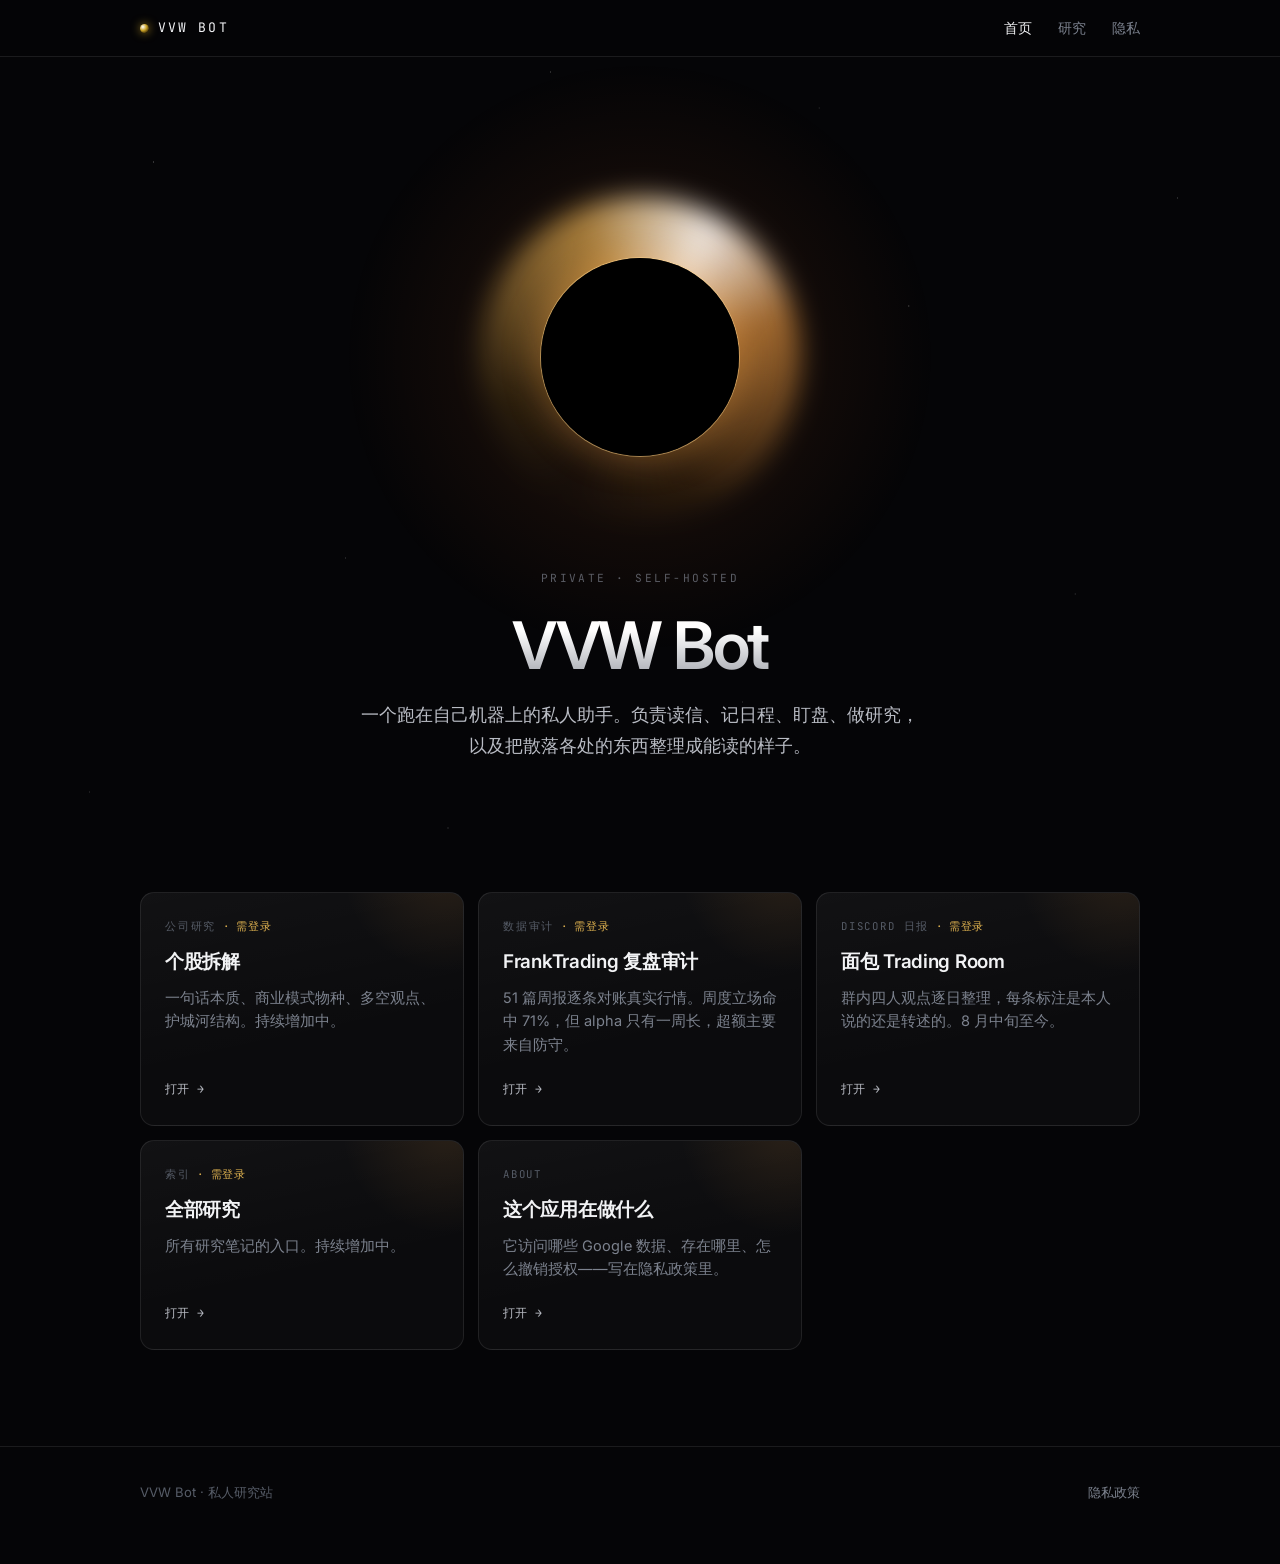
==== public/index.html @ cc50f0c8 "Initial commit: vvwbot.com site source" ====
<!doctype html>
<html lang="zh-CN">
<head>
<meta charset="utf-8">
<meta name="viewport" content="width=device-width, initial-scale=1">
<meta name="description" content="VVW Bot — a private, self-hosted personal assistant.">
<title>VVW Bot</title>
<link rel="preconnect" href="https://fonts.googleapis.com">
<link rel="preconnect" href="https://fonts.gstatic.com" crossorigin>
<link rel="stylesheet" href="https://fonts.googleapis.com/css2?family=Inter:wght@400;500;600&family=JetBrains+Mono:wght@400;500&display=swap">
<link rel="stylesheet" href="/assets/site.css">
</head>
<body>
<div class="stars"></div>
<div class="shell">

<header class="topbar">
  <div class="wrap">
    <a class="brand" href="/"><span class="dot"></span>VVW Bot</a>
    <nav>
      <a href="/" aria-current="page">首页</a>
      <a href="/research/">研究</a>
      <a href="/privacy">隐私</a>
    </nav>
  </div>
</header>

<main>
  <section class="hero">
    <div class="wrap">
      <div class="singularity"><span class="halo-glow"></span></div>
      <div class="eyebrow">Private · Self-hosted</div>
      <h1>VVW Bot</h1>
      <p class="lede">一个跑在自己机器上的私人助手。负责读信、记日程、盯盘、做研究，
      以及把散落各处的东西整理成能读的样子。</p>
    </div>
  </section>

  <section class="wrap">
    <div class="deck">
      <a class="tile locked" href="/research/companies/">
        <span class="k">公司研究</span>
        <h3>个股拆解</h3>
        <p>一句话本质、商业模式物种、多空观点、护城河结构。持续增加中。</p>
        <span class="go">打开 →</span>
      </a>

      <a class="tile locked" href="/research/frank">
        <span class="k">数据审计</span>
        <h3>FrankTrading 复盘审计</h3>
        <p>51 篇周报逐条对账真实行情。周度立场命中 71%，但 alpha 只有一周长，超额主要来自防守。</p>
        <span class="go">打开 →</span>
      </a>

      <a class="tile locked" href="/research/tradingroom/">
        <span class="k">Discord 日报</span>
        <h3>面包 Trading Room</h3>
        <p>群内四人观点逐日整理，每条标注是本人说的还是转述的。8 月中旬至今。</p>
        <span class="go">打开 →</span>
      </a>

      <a class="tile locked" href="/research/">
        <span class="k">索引</span>
        <h3>全部研究</h3>
        <p>所有研究笔记的入口。持续增加中。</p>
        <span class="go">打开 →</span>
      </a>

      <a class="tile" href="/privacy">
        <span class="k">About</span>
        <h3>这个应用在做什么</h3>
        <p>它访问哪些 Google 数据、存在哪里、怎么撤销授权——写在隐私政策里。</p>
        <span class="go">打开 →</span>
      </a>
    </div>
  </section>
</main>

<footer class="site">
  <div class="wrap">
    <span>VVW Bot · 私人研究站</span>
    <span class="sp"><a href="/privacy">隐私政策</a></span>
  </div>
</footer>

</div>
</body>
</html>
---- assets/site.css ----
/* VVW Bot — deep space theme */

:root {
  color-scheme: dark;
  --void: #050507;
  --void-2: #0b0b10;
  --panel: rgba(255, 255, 255, 0.028);
  --panel-hi: rgba(255, 255, 255, 0.055);
  --hair: rgba(255, 255, 255, 0.09);
  --hair-2: rgba(255, 255, 255, 0.16);
  --ink: #f2f3f5;
  --ink-2: #b9bcc4;
  --muted: #7c828e;
  --faint: #565c67;
  --halo: #c9a227;
  --halo-2: #ff8a3d;
  --cool: #6ea8ff;
  --ok: #5fd39a;
  --miss: #ff7b6b;
  --warn: #e0b350;
  --sans: "Inter", -apple-system, BlinkMacSystemFont, "Segoe UI", system-ui,
    "PingFang SC", "Hiragino Sans GB", "Microsoft YaHei", sans-serif;
  --mono: "JetBrains Mono", ui-monospace, SFMono-Regular, Menlo, monospace;
}

* { box-sizing: border-box; }

html { -webkit-text-size-adjust: 100%; }

body {
  margin: 0;
  background: var(--void);
  color: var(--ink);
  font-family: var(--sans);
  font-size: 16px;
  line-height: 1.75;
  -webkit-font-smoothing: antialiased;
  overflow-x: hidden;
}

/* ---------- starfield ---------- */

.stars {
  position: fixed;
  inset: 0;
  z-index: 0;
  pointer-events: none;
  background-image:
    radial-gradient(1px 1px at 12% 18%, rgba(255,255,255,.55), transparent),
    radial-gradient(1px 1px at 27% 62%, rgba(255,255,255,.35), transparent),
    radial-gradient(1px 1px at 43% 8%,  rgba(255,255,255,.45), transparent),
    radial-gradient(1px 1px at 58% 78%, rgba(255,255,255,.30), transparent),
    radial-gradient(1px 1px at 71% 34%, rgba(255,255,255,.50), transparent),
    radial-gradient(1px 1px at 84% 66%, rgba(255,255,255,.32), transparent),
    radial-gradient(1px 1px at 92% 22%, rgba(255,255,255,.42), transparent),
    radial-gradient(1px 1px at 7% 88%,  rgba(255,255,255,.28), transparent),
    radial-gradient(1px 1px at 35% 92%, rgba(255,255,255,.36), transparent),
    radial-gradient(1px 1px at 64% 12%, rgba(255,255,255,.26), transparent);
  opacity: .7;
}

/* ---------- shell ---------- */

.shell { position: relative; z-index: 1; }

.wrap {
  max-width: 1080px;
  margin: 0 auto;
  padding-inline: clamp(18px, 5vw, 40px);
}

.col { max-width: 72ch; }

/* ---------- top bar ---------- */

.topbar {
  position: sticky;
  top: 0;
  z-index: 20;
  backdrop-filter: blur(14px);
  background: rgba(5, 5, 7, 0.72);
  border-bottom: 1px solid var(--hair);
}
.topbar .wrap {
  display: flex;
  align-items: center;
  gap: 18px;
  height: 56px;
}
.brand {
  display: inline-flex;
  align-items: center;
  gap: 9px;
  font-family: var(--mono);
  font-size: .82rem;
  letter-spacing: .16em;
  text-transform: uppercase;
  color: var(--ink);
  text-decoration: none;
  white-space: nowrap;
}
.brand .dot {
  width: 9px; height: 9px; border-radius: 50%;
  background: radial-gradient(circle at 32% 32%, #fff, var(--halo) 42%, #3b2a05 78%, #000 100%);
  box-shadow: 0 0 10px rgba(201,162,39,.75);
  flex: none;
}
.topbar nav {
  margin-left: auto;
  display: flex;
  gap: clamp(12px, 3vw, 26px);
  font-size: .87rem;
  min-width: 0;
}
.topbar nav a { color: var(--muted); text-decoration: none; white-space: nowrap; }
.topbar nav a:hover, .topbar nav a[aria-current] { color: var(--ink); }

/* ---------- hero ---------- */

.hero {
  position: relative;
  padding-block: clamp(64px, 13vw, 140px) clamp(48px, 9vw, 96px);
  text-align: center;
  overflow: hidden;
}

.singularity {
  position: relative;
  width: min(320px, 62vw);
  aspect-ratio: 1;
  margin: 0 auto clamp(28px, 5vw, 52px);
  max-width: 100%;
}
.singularity::before {
  /* accretion disk */
  content: "";
  position: absolute;
  inset: 0;
  border-radius: 50%;
  background: conic-gradient(
    from 210deg,
    rgba(255,138,61,0) 0deg,
    rgba(201,162,39,.10) 42deg,
    rgba(255,196,92,.62) 128deg,
    rgba(255,255,255,.92) 178deg,
    rgba(255,168,74,.58) 224deg,
    rgba(140,90,20,.14) 308deg,
    rgba(255,138,61,0) 360deg
  );
  filter: blur(13px);
  animation: spin 34s linear infinite;
}
.singularity::after {
  /* event horizon */
  content: "";
  position: absolute;
  inset: 19%;
  border-radius: 50%;
  background: #000;
  box-shadow:
    0 0 0 1px rgba(255, 214, 140, .5),
    0 0 34px 6px rgba(255, 168, 74, .30),
    inset 0 0 42px 8px rgba(0, 0, 0, 1);
}
.halo-glow {
  position: absolute;
  inset: -46%;
  border-radius: 50%;
  background: radial-gradient(circle, rgba(255,160,60,.15), rgba(255,120,40,.05) 42%, transparent 68%);
  pointer-events: none;
}

@keyframes spin { to { transform: rotate(360deg); } }
@media (prefers-reduced-motion: reduce) {
  .singularity::before { animation: none; }
}

.eyebrow {
  font-family: var(--mono);
  font-size: .7rem;
  letter-spacing: .22em;
  text-transform: uppercase;
  color: var(--faint);
}
.hero h1 {
  font-size: clamp(2.3rem, 7vw, 4.1rem);
  font-weight: 600;
  letter-spacing: -.035em;
  line-height: 1.04;
  margin: .34em 0 .3em;
  background: linear-gradient(180deg, #fff 28%, #8d9099 118%);
  -webkit-background-clip: text;
  background-clip: text;
  color: transparent;
  text-wrap: balance;
}
.hero .lede {
  color: var(--ink-2);
  font-size: clamp(1rem, 2.1vw, 1.13rem);
  max-width: 52ch;
  margin: 0 auto;
  text-wrap: pretty;
}

/* ---------- nav cards ---------- */

.deck {
  display: grid;
  grid-template-columns: repeat(auto-fit, minmax(250px, 1fr));
  gap: 14px;
  padding-block: clamp(18px, 4vw, 34px) clamp(52px, 9vw, 96px);
}

.tile {
  position: relative;
  display: flex;
  flex-direction: column;
  gap: 9px;
  padding: 24px 24px 26px;
  border: 1px solid var(--hair);
  border-radius: 14px;
  background: linear-gradient(168deg, var(--panel-hi), var(--panel) 62%);
  text-decoration: none;
  color: inherit;
  overflow: hidden;
  transition: border-color .2s ease, transform .2s ease, background .2s ease;
}
.tile:hover {
  border-color: var(--hair-2);
  transform: translateY(-2px);
  background: linear-gradient(168deg, rgba(255,255,255,.075), var(--panel) 62%);
}
.tile::after {
  content: "";
  position: absolute;
  top: -60%; right: -30%;
  width: 70%; aspect-ratio: 1;
  border-radius: 50%;
  background: radial-gradient(circle, rgba(255,170,70,.11), transparent 66%);
  pointer-events: none;
}
.tile .k {
  font-family: var(--mono);
  font-size: .67rem;
  letter-spacing: .17em;
  text-transform: uppercase;
  color: var(--faint);
}
.tile h3 {
  margin: 0;
  font-size: 1.18rem;
  font-weight: 600;
  letter-spacing: -.015em;
}
.tile p {
  margin: 0;
  color: var(--muted);
  font-size: .91rem;
  line-height: 1.62;
}
.tile .go {
  margin-top: auto;
  padding-top: 12px;
  font-family: var(--mono);
  font-size: .73rem;
  color: var(--ink-2);
  letter-spacing: .04em;
}
.tile.locked .k::after {
  content: " · 需登录";
  color: var(--warn);
  letter-spacing: .06em;
}

/* ---------- long-form article ---------- */

.doc { padding-block: clamp(34px, 6vw, 64px) clamp(60px, 10vw, 110px); }

.doc-head {
  padding-bottom: clamp(22px, 4vw, 34px);
  margin-bottom: clamp(30px, 5vw, 46px);
  border-bottom: 1px solid var(--hair);
}
.doc-head h1 {
  font-size: clamp(1.95rem, 5vw, 3rem);
  font-weight: 600;
  letter-spacing: -.03em;
  line-height: 1.08;
  margin: .3em 0 .32em;
  text-wrap: balance;
}
.doc-head .lede {
  color: var(--ink-2);
  max-width: 62ch;
  margin: 0;
  font-size: 1.04rem;
  text-wrap: pretty;
}

.doc article { max-width: 74ch; }
.doc article > * { max-width: 100%; }

.doc h2 {
  font-size: clamp(1.34rem, 3vw, 1.62rem);
  font-weight: 600;
  letter-spacing: -.02em;
  line-height: 1.25;
  margin: 2.5em 0 .7em;
  padding-top: 1.5em;
  border-top: 1px solid var(--hair);
  text-wrap: balance;
}
.doc article > h2:first-child { margin-top: 0; padding-top: 0; border-top: 0; }
.doc h3 {
  font-size: 1.1rem;
  font-weight: 600;
  letter-spacing: -.01em;
  margin: 2em 0 .55em;
  color: var(--ink);
}
.doc h4 {
  font-family: var(--mono);
  font-size: .78rem;
  letter-spacing: .13em;
  text-transform: uppercase;
  color: var(--muted);
  font-weight: 500;
  margin: 1.7em 0 .5em;
}
.doc p { margin: 0 0 1.15em; color: var(--ink-2); text-wrap: pretty; }
.doc strong { color: var(--ink); font-weight: 600; }
.doc em { color: var(--ink); font-style: italic; }
.doc a { color: var(--cool); text-underline-offset: 3px; }

.doc ul, .doc ol { margin: 0 0 1.3em; padding-left: 1.3em; color: var(--ink-2); }
.doc li { margin-bottom: .55em; }
.doc li::marker { color: var(--faint); }

.doc blockquote {
  margin: 0 0 1.5em;
  padding: 16px 20px;
  border-left: 2px solid var(--halo);
  border-radius: 0 10px 10px 0;
  background: rgba(201, 162, 39, .05);
  color: var(--ink-2);
  font-size: .95rem;
}
.doc blockquote p:last-child { margin-bottom: 0; }

.doc code {
  font-family: var(--mono);
  font-size: .87em;
  background: rgba(255,255,255,.06);
  border: 1px solid var(--hair);
  border-radius: 4px;
  padding: .08em .38em;
  color: var(--ink);
}
.doc pre {
  background: var(--void-2);
  border: 1px solid var(--hair);
  border-radius: 10px;
  padding: 16px 18px;
  overflow-x: auto;
  font-family: var(--mono);
  font-size: .82rem;
  line-height: 1.62;
  color: var(--ink-2);
  margin: 0 0 1.4em;
}
.doc pre code { background: none; border: 0; padding: 0; font-size: inherit; }

.doc hr {
  border: 0;
  border-top: 1px solid var(--hair);
  margin: 2.4em 0;
}

/* tables */
.doc table {
  border-collapse: collapse;
  width: 100%;
  font-size: .86rem;
  margin: 0;
  min-width: 520px;
}
.doc .tablewrap {
  overflow-x: auto;
  border: 1px solid var(--hair);
  border-radius: 10px;
  margin: 0 0 1.5em;
  background: var(--panel);
}
.doc th, .doc td {
  padding: 9px 14px;
  text-align: left;
  border-bottom: 1px solid var(--hair);
  vertical-align: top;
}
.doc thead th {
  font-family: var(--mono);
  font-size: .68rem;
  letter-spacing: .1em;
  text-transform: uppercase;
  color: var(--muted);
  font-weight: 500;
  white-space: nowrap;
  background: rgba(255,255,255,.03);
}
.doc tbody tr:last-child td { border-bottom: 0; }
.doc td { color: var(--ink-2); }

/* stat row */
.stats {
  display: grid;
  grid-template-columns: repeat(auto-fit, minmax(160px, 1fr));
  gap: 12px;
  margin: 0 0 2em;
}
.stat {
  border: 1px solid var(--hair);
  border-radius: 12px;
  background: var(--panel);
  padding: 17px 18px;
}
.stat .k {
  font-family: var(--mono);
  font-size: 1.7rem;
  font-weight: 500;
  line-height: 1;
  letter-spacing: -.02em;
  font-variant-numeric: tabular-nums;
}
.stat .lab { font-size: .78rem; color: var(--muted); margin-top: 8px; line-height: 1.5; }
.stat.pos .k { color: var(--ok); }
.stat.neg .k { color: var(--miss); }
.stat.acc .k { color: var(--warn); }

/* index list */
.rows { border-top: 1px solid var(--hair); margin: 0 0 2em; }
.row {
  display: flex;
  align-items: baseline;
  gap: 16px;
  padding: 15px 4px;
  border-bottom: 1px solid var(--hair);
  text-decoration: none;
  color: inherit;
  transition: background .16s ease, padding .16s ease;
}
.row:hover { background: rgba(255,255,255,.028); padding-inline: 10px 4px; }
.row .d {
  font-family: var(--mono);
  font-size: .82rem;
  color: var(--warn);
  white-space: nowrap;
  flex: none;
  font-variant-numeric: tabular-nums;
}
.row .t {
  color: var(--ink-2);
  font-size: .93rem;
  min-width: 0;
  overflow: hidden;
  text-overflow: ellipsis;
  white-space: nowrap;
}
.row:hover .t { color: var(--ink); }
.row .n {
  margin-left: auto;
  font-family: var(--mono);
  font-size: .72rem;
  color: var(--faint);
  white-space: nowrap;
  flex: none;
}

/* abstract card — sits at the top of every long-form research page */
.abstract {
  display: flex;
  gap: 14px;
  align-items: flex-start;
  border: 1px solid var(--hair);
  border-radius: 12px;
  background: linear-gradient(168deg, var(--panel-hi), var(--panel) 70%);
  padding: 18px 20px;
  margin: 0 0 2.2em;
}
.abstract .ico {
  flex: none;
  width: 30px; height: 30px;
  border-radius: 50%;
  margin-top: 2px;
  background: radial-gradient(circle at 32% 32%, #fff, var(--halo) 42%, #3b2a05 78%, #000 100%);
  box-shadow: 0 0 10px rgba(201,162,39,.55);
}
.abstract .body p {
  margin: 0;
  color: var(--ink-2);
  font-size: .97rem;
  line-height: 1.65;
}
.abstract .lbl {
  display: block;
  font-family: var(--mono);
  font-size: .66rem;
  letter-spacing: .16em;
  text-transform: uppercase;
  color: var(--warn);
  margin-bottom: 6px;
}

/* callout */
.note {
  border: 1px solid var(--hair);
  border-left: 2px solid var(--cool);
  border-radius: 0 10px 10px 0;
  background: rgba(110, 168, 255, .05);
  padding: 16px 19px;
  margin: 0 0 1.5em;
}
.note.warn { border-left-color: var(--warn); background: rgba(224, 179, 80, .055); }
.note .t {
  font-family: var(--mono);
  font-size: .68rem;
  letter-spacing: .14em;
  text-transform: uppercase;
  color: var(--muted);
  margin-bottom: 7px;
}
.note p { margin: 0 0 .7em; font-size: .93rem; }
.note p:last-child { margin-bottom: 0; }

/* ---------- footer ---------- */

footer.site {
  border-top: 1px solid var(--hair);
  padding-block: 34px 60px;
  color: var(--faint);
  font-size: .82rem;
}
footer.site .wrap { display: flex; flex-wrap: wrap; gap: 8px 22px; align-items: center; }
footer.site a { color: var(--muted); text-decoration: none; }
footer.site a:hover { color: var(--ink-2); }
footer.site .sp { margin-left: auto; }

.backlink {
  display: inline-block;
  font-family: var(--mono);
  font-size: .76rem;
  color: var(--muted);
  text-decoration: none;
  margin-bottom: 6px;
}
.backlink:hover { color: var(--ink); }
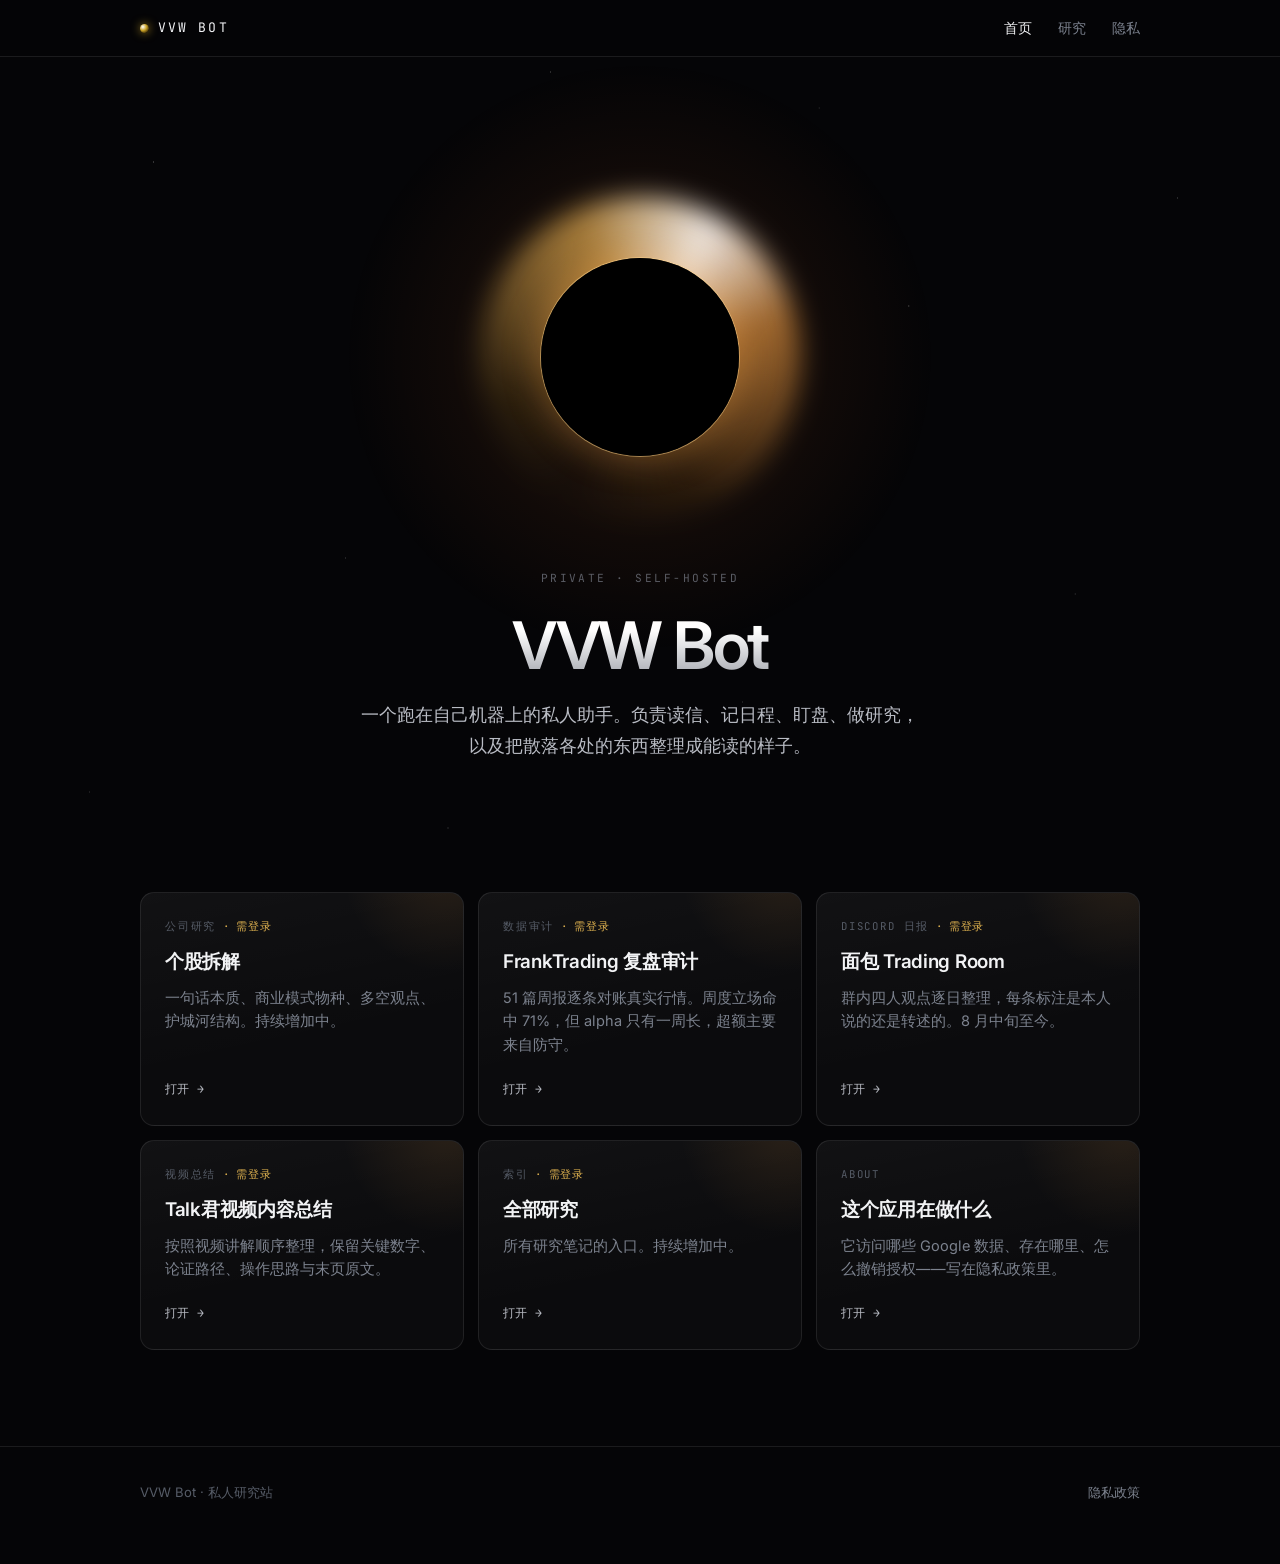
==== commit d9689cee: "feat: add TalkJun digest to homepage" ====
--- a/public/index.html
+++ b/public/index.html
@@ -59,6 +59,13 @@
         <span class="go">打开 →</span>
       </a>
 
+      <a class="tile locked" href="/research/talkjun/">
+        <span class="k">视频总结</span>
+        <h3>Talk君视频内容总结</h3>
+        <p>按照视频讲解顺序整理，保留关键数字、论证路径、操作思路与末页原文。</p>
+        <span class="go">打开 →</span>
+      </a>
+
       <a class="tile locked" href="/research/">
         <span class="k">索引</span>
         <h3>全部研究</h3>
--- a/assets/site.css
+++ b/assets/site.css
@@ -474,6 +474,19 @@
   white-space: nowrap;
   flex: none;
 }
+.tr-chips { display: flex; gap: 6px; flex: none; }
+.tr-chip {
+  font-size: .78rem;
+  color: var(--ink-2);
+  background: var(--panel);
+  border: 1px solid var(--hair);
+  border-radius: 999px;
+  padding: 3px 11px;
+  text-decoration: none;
+  white-space: nowrap;
+  transition: background .16s ease, color .16s ease;
+}
+.tr-chip:hover { background: var(--panel-hi); color: var(--ink); }
 
 /* abstract card — sits at the top of every long-form research page */
 .abstract {
